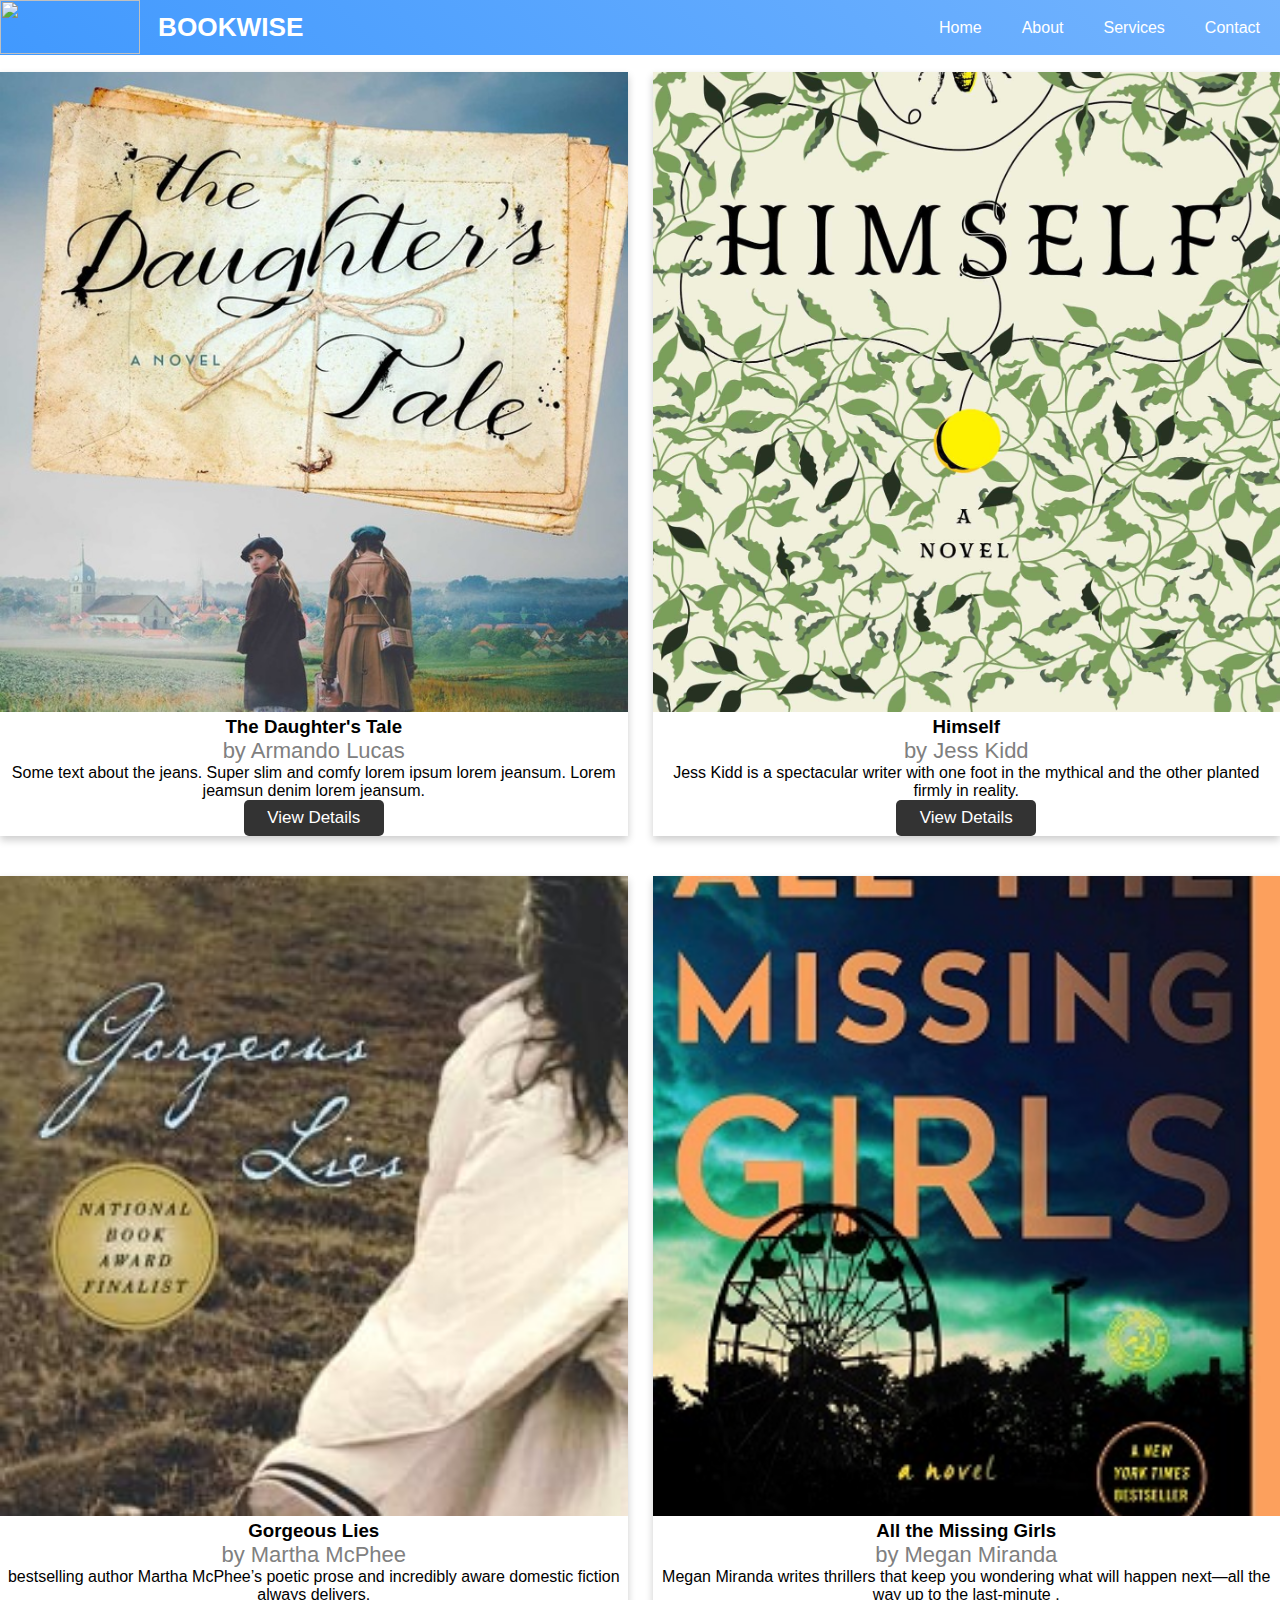
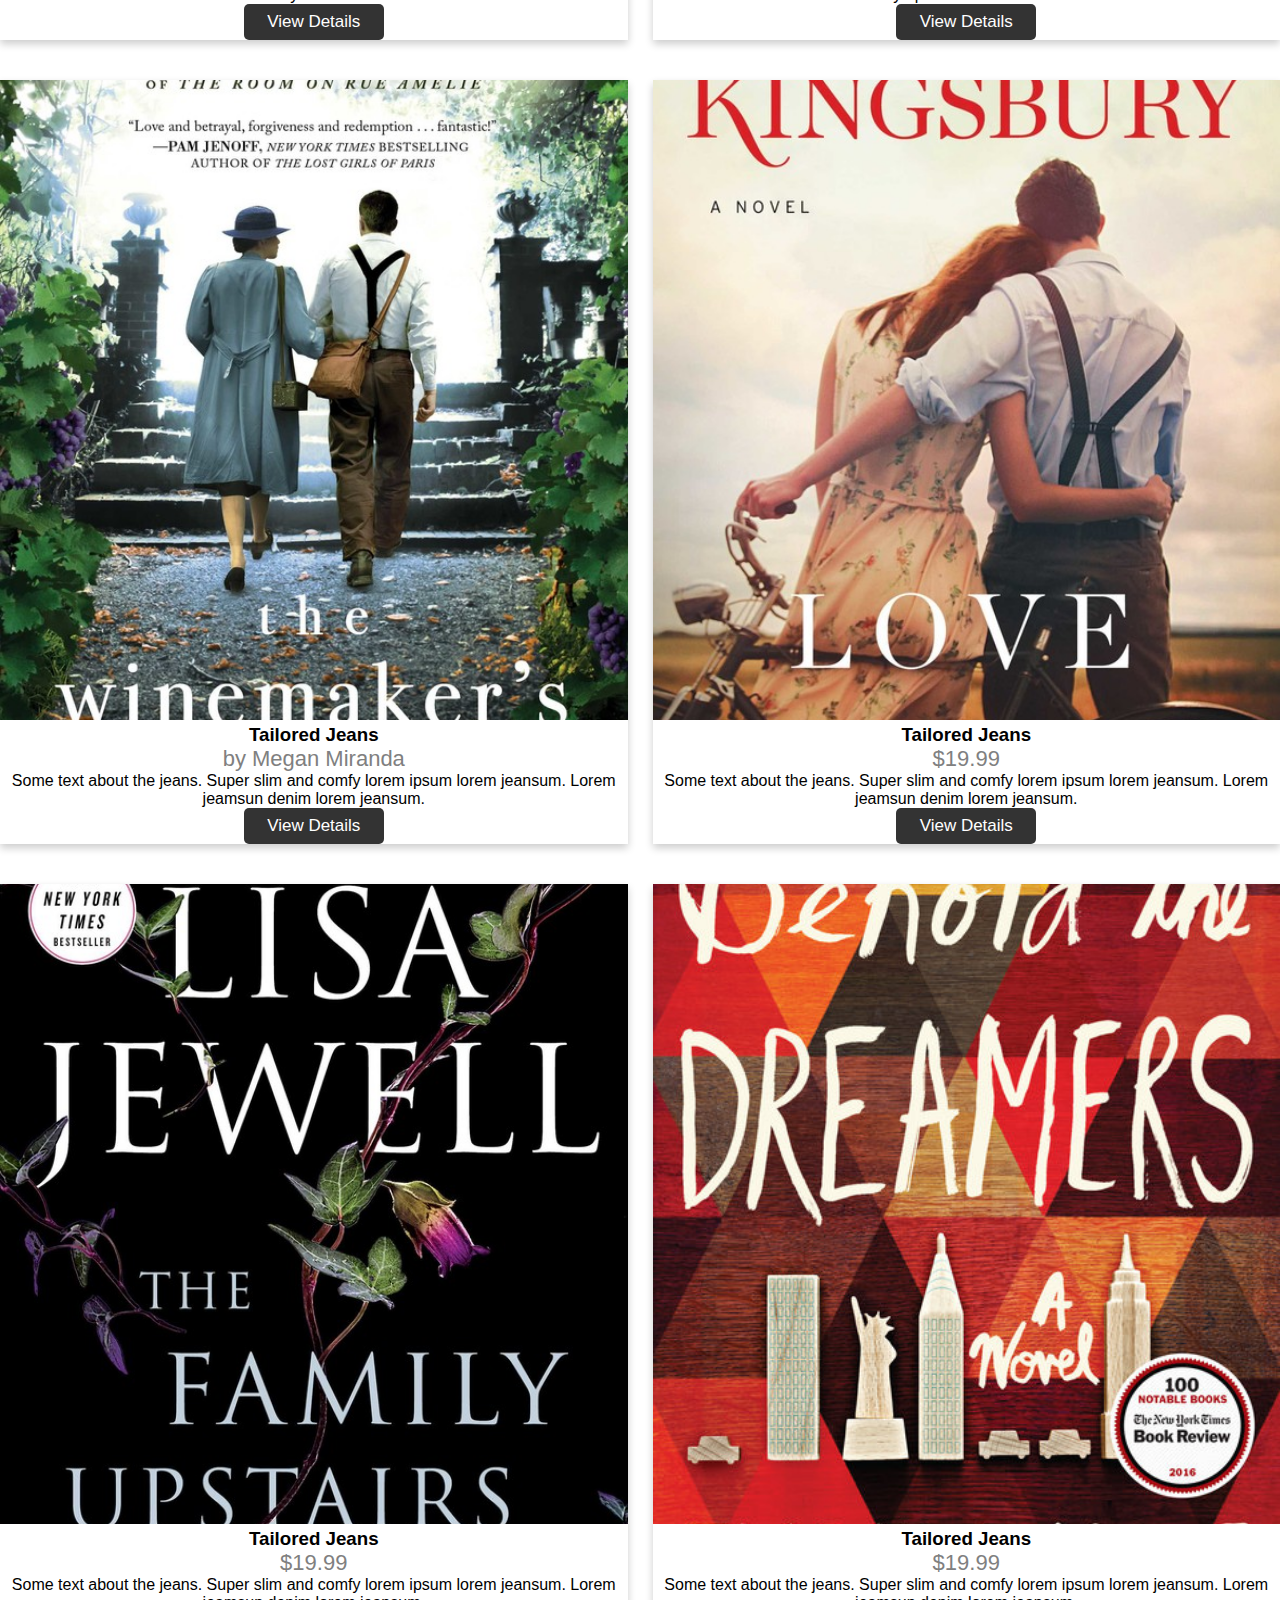
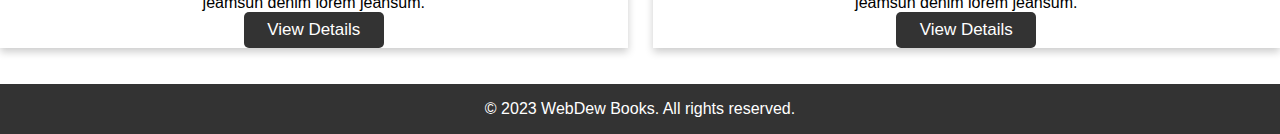
==== index.html @ a08c8640 "webbook" ====
<!DOCTYPE html>
<html lang="en">
  <head>
    <meta charset="UTF-8" />
    <meta name="viewport" content="width=device-width, initial-scale=1.0" />
    <link rel="stylesheet" href="https://cdnjs.cloudflare.com/ajax/libs/font-awesome/6.2.0/css/all.min.css"
    integrity="sha512-xh6O/CkQoPOWDdYTDqeRdPCVd1SpvCA9XXcUnZS2FmJNp1coAFzvtCN9BmamE+4aHK8yyUHUSCcJHgXloTyT2A=="
    crossorigin="anonymous" referrerpolicy="no-referrer" />
    <link rel="preconnect" href="https://fonts.googleapis.com">
<link rel="preconnect" href="https://fonts.gstatic.com" crossorigin>
<link
    href="https://fonts.googleapis.com/css2?family=Eczar:wght@400;500;600;800&family=Gentium+Book+Plus:ital,wght@0,400;0,700;1,400;1,700&family=Poppins:ital,wght@0,200;0,300;0,400;0,500;0,600;0,700;0,800;1,300;1,500;1,600;1,800&family=Roboto+Slab:wght@200;400;600;800;900&family=Splash&family=Yantramanav:wght@400;500;900&display=swap"
    rel="stylesheet">
    <title>Webdew Books</title>
    <link rel="stylesheet" href="style.css" />
  </head>

  <body>
    <header>
    <section class="navigation">
      <div class="nav-container">
        <div class="brand">
          <img class="img3" src="https://img.freepik.com/premium-photo/opened-book-with-flying-pages-butterflies-dark-backgroundgenerative-ai_391052-12859.jpg"/>
          <h3>BookWise</h3>
        </div>
        <nav>
          <div class="nav-mobile"><a id="navbar-toggle" href="javascript:void(0);"><span></span></a></div>
      <ul class="nav-list">
        <li>
          <a href="index.html">Home</a>
        </li>
        <li>
          <a href="about.html">About</a>
        </li>
        <li>
          <a href="service.html">Services</a>
        </li>
        <li>
          <a href="contactus.html">Contact</a>
        </li>
      </ul>
    </nav>
  </div>
    </section>
  </header>
 <br/>
 <br/>
 <br/>
 <br/>
  <div class="card-container">
    <div class="card">
        <img class="img2" src="./img/first.jpg" alt="Denim Jeans" style="width:100%" >
        <h3>The Daughter's Tale</h3>
        <p class="price">by Armando Lucas</p>
        <p>Some text about the jeans. Super slim and comfy lorem ipsum lorem jeansum. Lorem jeamsun denim lorem jeansum.</p>
        <button class="buttons" onclick="openModal('The Daughter\'s Tale', 'Author: Armando Lucas\n\nDescription: Some text about the book. Super interesting and engaging. Lorem ipsum lorem ipsum.', './img/first.jpg')">View Details</button>
      </div>

      <div class="card">
        <img class="img2" src="./img/second.jpg" alt="Denim Jeans" style="width:100%">
        <h3>Himself</h3>
        <p class="price">by Jess Kidd</p>
        <p>Jess Kidd is a spectacular writer with one foot in the mythical and the other planted firmly in reality.</p>
        <button class="buttons" onclick="openModal('Himself', 'Author: Jess Kidd\n\nDescription: Jess Kidd is a spectacular writer with one foot in the mythical and the other planted firmly in reality.', './img/second.jpg')">View Details</button>
      </div>
      <div class="card">
        <img class="img2" src="./img/third.jpg" alt="Denim Jeans" style="width:100%">
        <h3>Gorgeous Lies</h3>
        <p class="price">by Martha McPhee</p>
        <p>bestselling author Martha McPhee’s poetic prose and incredibly aware domestic fiction always delivers.</p>
        <button class="buttons" onclick="openModal('Gorgeous Lies', 'Author: Martha McPhee\n\nDescription: Bestselling author Martha McPhee’s poetic prose and incredibly aware domestic fiction always delivers.', './img/third.jpg')">View Details</button>
      </div>
      <div class="card">
        <img class="img2" src="./img/fourth.jpg" alt="Denim Jeans" style="width:100%">
        <h3>All the Missing Girls</h3>
        <p class="price">by Megan Miranda</p>
        <p>Megan Miranda writes thrillers that keep you wondering what will happen next—all the way up to the last-minute .</p>
        <button class="buttons" onclick="openModal('All the Missing Girls', 'Author: Megan Miranda\n\nDescription: Megan Miranda writes thrillers that keep you wondering what will happen next—all the way up to the last-minute.', './img/fourth.jpg')">View Details</button>
      </div>
      <div class="card">
        <img class="img2" src="./img/five.jpg" alt="Denim Jeans" style="width:100%">
        <h3>Tailored Jeans</h3>
        <p class="price">by Megan Miranda</p>
        <p>Some text about the jeans. Super slim and comfy lorem ipsum lorem jeansum. Lorem jeamsun denim lorem jeansum.</p>
        <button class="buttons" onclick="openModal('Book Five Title', 'Author: Author Five\n\nDescription: Description of Book Five.', './img/five.jpg')">View Details</button>
      </div>
      <div class="card">
        <img class="img2" src="./img/six.jpg" alt="Denim Jeans" style="width:100%">
        <h3>Tailored Jeans</h3>
        <p class="price">$19.99</p>
        <p>Some text about the jeans. Super slim and comfy lorem ipsum lorem jeansum. Lorem jeamsun denim lorem jeansum.</p>
        <button class="buttons" onclick="openModal('Book Six Title', 'Author: Author Six\n\nDescription: Description of Book Six.', './img/six.jpg')">View Details</button>
      </div>
      <div class="card">
        <img class="img2" src="./img/seven.jpg" alt="Denim Jeans" style="width:100%">
        <h3>Tailored Jeans</h3>
        <p class="price">$19.99</p>
        <p>Some text about the jeans. Super slim and comfy lorem ipsum lorem jeansum. Lorem jeamsun denim lorem jeansum.</p>
        <button class="buttons" onclick="openModal('Tailored Jeans', 'Price: $19.99\n\nDescription: Some text about the jeans. Super slim and comfy lorem ipsum lorem jeansum. Lorem jeamsun denim lorem jeansum.', './img/seven.jpg')">View Details</button>
      </div>
      <div class="card">
        <img  class="img2" src="./img/ten.jpg" alt="Denim Jeans" style="width:100%">
        <h3>Tailored Jeans</h3>
        <p class="price">$19.99</p>
        <p>Some text about the jeans. Super slim and comfy lorem ipsum lorem jeansum. Lorem jeamsun denim lorem jeansum.</p>
        <button class="buttons" onclick="openModal('Tailored Jeans', 'Price: $19.99\n\nDescription: Some text about the jeans. Super slim and comfy lorem ipsum lorem jeansum. Lorem jeamsun denim lorem jeansum.', './img/ten.jpg')">View Details</button>
      </div>
      </div>
      <br/>
 <br/>
      <footer class="bottomfoot">
        <p>&copy; 2023 WebDew Books. All rights reserved.</p>
      </footer>
      <div class="modal" id="modal">
        <div class="modal-content">
          <span class="close" onclick="closeModal()">&times;</span>
          <h3 class="h3box" id="modal-title"></h3>
          <img class="img2" src="" id="modal-image" alt="Book Cover" style="width: 100%">
          <p style="font-size: 15px;" id="modal-description"></p>
          <a style="font-size: 12px;" id="modal-link" href="#" target="_blank">Purchase Book</a>
        </div>
        
    </body>
   
    </html>
    
    <script src="./script.js"></script>
---- style.css ----
* {
    margin: 0;
    padding: 0;
    box-sizing: border-box;
  }
  
  .about-section h2 {
    font-size: 32px;
    margin-bottom: 1rem;
  }
  
  .about-section p {
    line-height: 1.6;
  }
  
  footer {
    background-color: #333;
    color: #fff;
    text-align: center;
    padding: 1rem;
  }
  
  .services-section {
    background-color: #fff;
    padding: 2rem;
  }
  
  .service {
    margin-bottom: 2rem;
  }
  
  .service h3 {
    font-size: 24px;
    margin-bottom: 0.5rem;
  }
  
  .service p {
    line-height: 1.6;
  }
  
  .contact-section {
    background-color: #f9f9f9;
    padding: 2rem;
  }
  
  .container {
    padding-top: 52px;
    max-width: 800px;
    margin: 0 auto;
  }
  
  .form-group {
    margin-bottom: 1.5rem;
  }
  
  label {
    display: block;
    font-size: 16px;
    font-weight: bold;
  }
  
  input,
  textarea {
    width: 100%;
    padding: 0.5rem;
    font-size: 16px;
    border: 1px solid #ccc;
    border-radius: 5px;
  }
  
  textarea {
    resize: vertical;
  }
  
  button {
    background-color: #333;
    color: #fff;
    padding: 0.5rem 1rem;
    border: none;
    border-radius: 5px;
    font-size: 16px;
    cursor: pointer;
  }
  
  button:hover {
    background-color: #444;
  }
  
  .book-list {
    display: grid;
    grid-template-columns: repeat(auto-fit, minmax(250px, 1fr));
    gap: 20px;
    padding: 20px;
  }
  
  /* Styling individual book items */
  .book-item {
    border: 1px solid #ddd;
    padding: 10px;
    border-radius: 5px;
    background-color: #f9f9f9;
  }
  
  .book-item img {
    max-width: 100%;
    height: auto;
    border-radius: 5px;
    margin-bottom: 10px;
  }
  
  .book-item h3 {
    font-size: 18px;
    font-weight: bold;
    margin-bottom: 5px;
  }
  
  .book-item p {
    font-size: 14px;
    line-height: 1.4;
  }
  
  .img-book {
    height: 100px;
    width: 100px;
  }
  
  .cover {
    width: 900px;
    height: 400px;
    display: flex;
  }
  
  .box {
    margin: 10px;
    width: 800px;
    height: 400px;
  }
  
  
  /* Media Query for Responsive Layout */
  @media screen and (max-width: 768px) {
    /* Navbar */
    nav {
      padding: 0 20px;
    }
    
    .logo img {
      height: 50px;
      width: 80px;
      margin-right: 5px;
    }
    
    nav li a {
      font-size: 16px;
      padding: 0 15px;
    }
    
    /* Book List */
    .book-list {
      grid-template-columns: repeat(auto-fit, minmax(300px, 1fr));
    }
    
    .img-book {
      height: 80px;
      width: 80px;
    }
    
    .cover {
      width: 100%;
      height: auto;
      flex-direction: column;
    }
    
    .box {
      margin: 10px;
      width: 100%;
      height: auto;
    }

  }
/* Add your existing CSS styles here */

/* Mobile menu styles */
.mobile-menu {
    display: none;
  }
  
  .dropdown-menu {
    display: none;
    position: absolute;
    top: 75px;
    right: 20px;
    background-color: #fff;
    box-shadow: 0 2px 4px rgba(0, 0, 0, 0.1);
  }
  
  .dropdown-menu ul {
    list-style: none;
    padding: 10px;
  }
  
  .dropdown-menu li {
    margin-bottom: 10px;
  }
  
  .dropdown-menu a {
    text-decoration: none;
    color: #333;
    font-size: 18px;
  }
  
  .card {
    box-shadow: 0 4px 8px 0 rgba(0, 0, 0, 0.2);
    max-width: 687px;
    margin: auto;
    text-align: center;
    font-family: arial;
    transition: transform 0.3s, box-shadow 0.3s;
  }

  .img2 {
    width: 100%;
    object-fit: cover;
  height: 40rem;
  }

  .price {
    color: grey;
    font-size: 22px;
  }

  .card-container {
    display: grid;
    grid-template-columns: repeat(2, 1fr); /* Two cards per row by default */
    gap: 25px;
    row-gap: 40px;
  }

  /* Media Query for small screens (max-width: 767px) */
  @media (max-width: 767px) {
    .card-container {
      grid-template-columns: 1fr;
      row-gap: 20px;  
    }
  }

  /* Hover effect */
  .card:hover {
    transform: scale(1.05);
    box-shadow: 0 8px 16px 0 rgba(0, 0, 0, 0.2);
  }
  
  footer {
  background-color: #333;
  color: #fff;
  text-align: center;
  padding: 1rem;
  bottom: 0;
  width: 100%;
}
.aboutfooter{
  bottom: 0;
  position:absolute;
}
.servicefooter{
  bottom: 0;
  position:absolute;
}
.contactfooter{
  bottom: 0;
  position:absolute;
}
/* sample testing */
@import url('https://fonts.googleapis.com/css?family=Roboto');
body{
    margin: 0;
     padding: 0;
     font-family: 'Roboto', sans-serif;
}
 .navigation {
  width: 100%;
  position: fixed;
  height: 55px;
  background: linear-gradient(45deg, #4199fe, #74b4fe);
  z-index: 1;
}
 .brand {
   position: absolute;
  float: left;
  display: flex;
  line-height: 55px;
  color: white;
  gap: 18px;
  justify-content: space-between;
  text-transform: uppercase;
  font-size: 1.4em;
}
 .brand a, .brand a:visited {
     color: #ffffff;
     text-decoration: none;
}
 .nav-container {
     max-width: 1000px;
     margin: 0 auto;
     display: contents;
}
 nav {
     float: right;
}
 nav ul {
     list-style: none;
     margin: 0;
     padding: 0;
}
 nav ul li {
     float: left;
     position: relative;
}
 nav ul li a,nav ul li a:visited {
     display: block;
     padding: 0 20px;
     line-height: 55px;
     color: #fff;
     background: #262626 ;
     text-decoration: none;
}
 nav ul li a{
     background: transparent;
     color: #FFF;
}
 nav ul li a:hover, nav ul li a:visited:hover {
     background: #2581DC;
     color: #ffffff;
}
 .navbar-dropdown li a{
     background: #2581DC;
}
 nav ul li a:not(:only-child):after, nav ul li a:visited:not(:only-child):after {
     padding-left: 4px;
     content: ' \025BE';
}
 nav ul li ul li {
     min-width: 190px;
}
 nav ul li ul li a {
     padding: 15px;
     line-height: 20px;
}
 .navbar-dropdown {
     position: absolute;
     display: none;
     z-index: 1;
     background: #fff;
     box-shadow: 0 0 35px 0 rgba(0,0,0,0.25);
}
/* Mobile navigation */
 .nav-mobile {
     display: none;
     position: absolute;
     top: 0;
     right: 0;
     background: transparent;
     height: 55px;
     width: 70px;
}
 @media only screen and (max-width: 800px) {
     .nav-mobile {
         display: block;
    }
     nav {
         width: 100%;
         padding: 55px 0 15px;
    }
     nav ul {
         display: none;
    }
     nav ul li {
         float: none;
    }
     nav ul li a {
         padding: 15px;
         line-height: 20px;
         background: #262626;
    }
     nav ul li ul li a {
         padding-left: 30px;
    }
     .navbar-dropdown {
         position: static;
}
 }
 @media screen and (min-width:800px) {
     .nav-list {
         display: block !important;
    }
}
 #navbar-toggle {
     position: absolute;
     left: 18px;
     top: 15px;
     cursor: pointer;
     padding: 10px 35px 16px 0px;
}
 #navbar-toggle span, #navbar-toggle span:before, #navbar-toggle span:after {
     cursor: pointer;
     border-radius: 1px;
     height: 3px;
     width: 30px;
     background: #ffffff;
     position: absolute;
     display: block;
     content: '';
     transition: all 300ms ease-in-out;
}
 #navbar-toggle span:before {
     top: -10px;
}
 #navbar-toggle span:after {
     bottom: -10px;
}
 #navbar-toggle.active span {
     background-color: transparent;
}
 #navbar-toggle.active span:before, #navbar-toggle.active span:after {
     top: 0;
}
 #navbar-toggle.active span:before {
     transform: rotate(45deg);
}
 #navbar-toggle.active span:after {
     transform: rotate(-45deg);
}
 

.nav-list {
  display: none;
}

/* Show the navigation list on mobile view when the menu is toggled */
.nav-list.show {
  display: block;
}



/* margin top */
.margin-tops{
  margin-top: 5%;
}



.modal {
  display: none;
  position: fixed;
  top: 0;
  left: 0;
  width: 100%;
  height: 100%;
  background-color: rgba(0, 0, 0, 0.7);
  z-index: 9999;
  justify-content: center;
  align-items: center;
}

.modal-content {
  background-color: #fff;
  padding: 20px;
  max-width: 500px;
  max-height: 80%;
  position: absolute;
  overflow-y: auto;
  border-radius: 5px;
}

.close {
  position: absolute;
  top: -4px;
  font-size: 60px;
  right: 10px;
  cursor: pointer;
}
.h3box{
  height: 3rem;
    font-size: 35px;
}
.buttons{
  background-color: #333;
  color: #fff;
  padding: -0.5rem 3rem;
  border: none;
  margin-top: 0px;
  border-radius: 5px;
  font-size: 17px;
  width: 140px;
  cursor: pointer;
}

.img3{
  object-fit: cover;
    width: 140px;
    height: 54px;
}
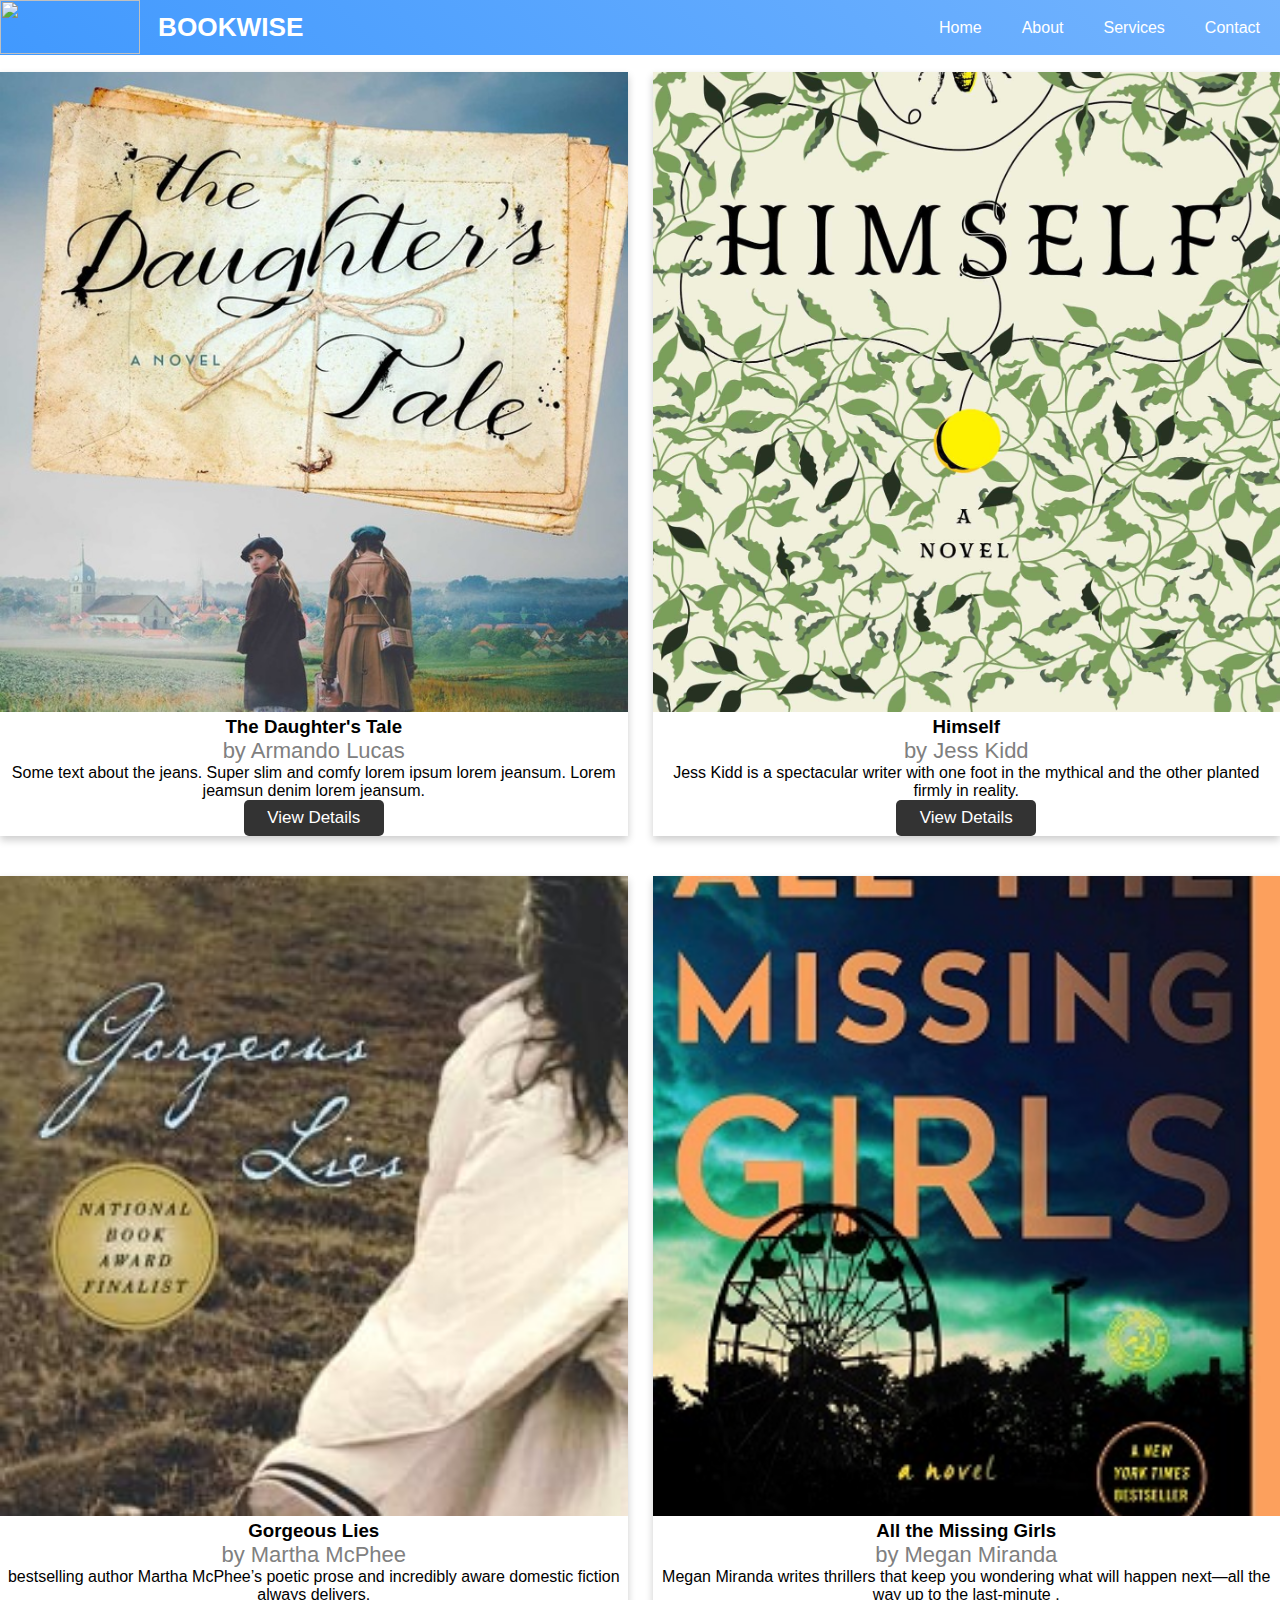
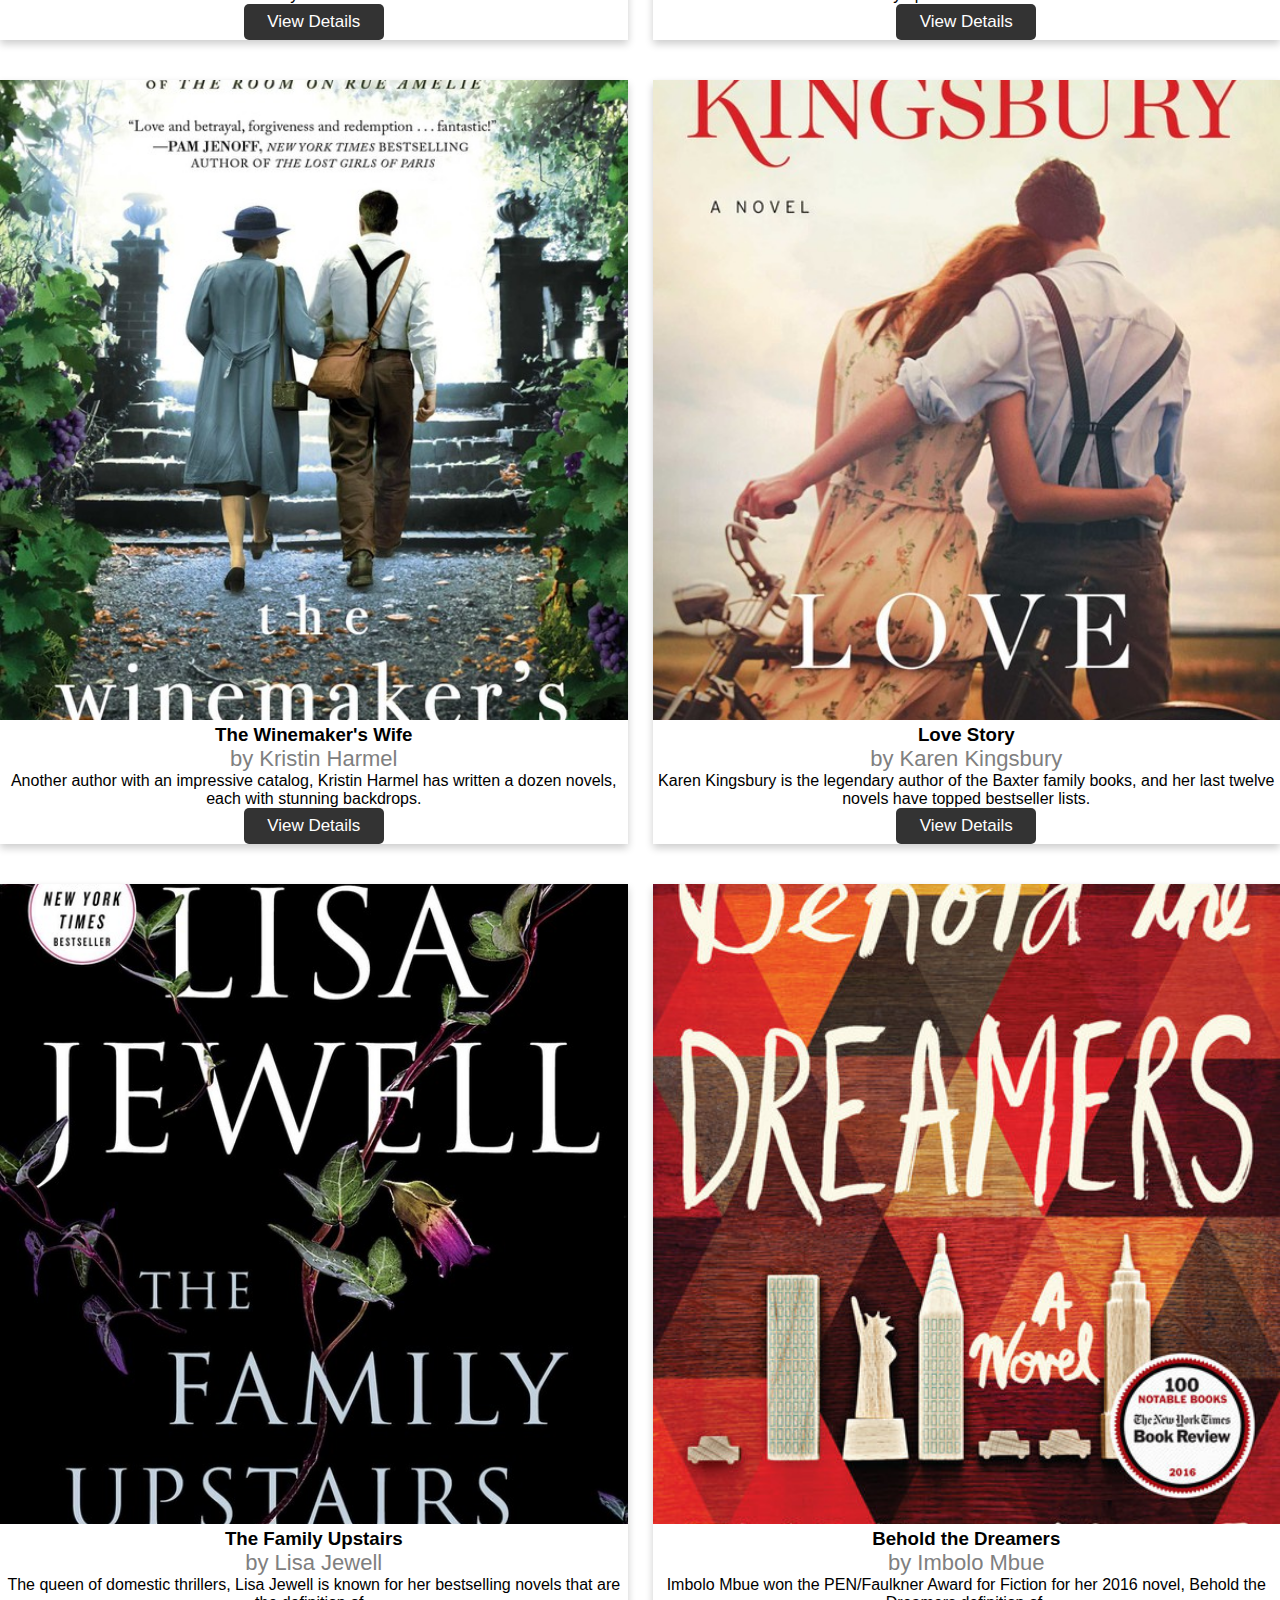
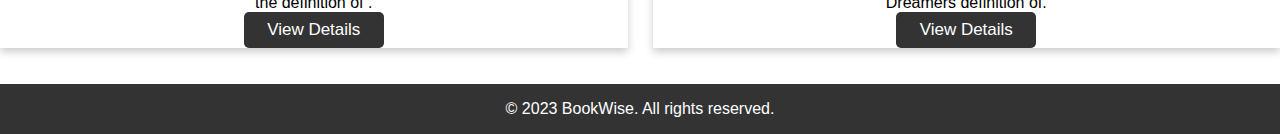
==== commit f35c0299: "webbook changes done" ====
--- a/index.html
+++ b/index.html
@@ -53,7 +53,7 @@
         <h3>The Daughter's Tale</h3>
         <p class="price">by Armando Lucas</p>
         <p>Some text about the jeans. Super slim and comfy lorem ipsum lorem jeansum. Lorem jeamsun denim lorem jeansum.</p>
-        <button class="buttons" onclick="openModal('The Daughter\'s Tale', 'Author: Armando Lucas\n\nDescription: Some text about the book. Super interesting and engaging. Lorem ipsum lorem ipsum.', './img/first.jpg')">View Details</button>
+        <button class="buttons" onclick="openModal('The Daughter\'s Tale', 'Author: Armando Lucas\n\nDescription: Armando Lucas Correa: Correa, an award-winning journalist, editor, and author, has written two books about families who face incredible circumstances during World War II. With the international bestseller The German Girl on his roster, Correa delivers again with the poignant and heart-wrenching The Daughter’s Tale. Correa’s journalism background lends itself to his novels beautifully; they are well researched, thoroughly investigated, and told with reverence and respect for the subject matter. If you’re a lover of authentic historical fiction, you should definitely pick up Correa’s books.', './img/first.jpg')">View Details</button>
       </div>
 
       <div class="card">
@@ -61,55 +61,55 @@
         <h3>Himself</h3>
         <p class="price">by Jess Kidd</p>
         <p>Jess Kidd is a spectacular writer with one foot in the mythical and the other planted firmly in reality.</p>
-        <button class="buttons" onclick="openModal('Himself', 'Author: Jess Kidd\n\nDescription: Jess Kidd is a spectacular writer with one foot in the mythical and the other planted firmly in reality.', './img/second.jpg')">View Details</button>
+        <button class="buttons" onclick="openModal('Himself', 'Author: Jess Kidd\n\nDescription: Jess Kidd: The award-winning author of Himself, Jess Kidd is a spectacular writer with one foot in the mythical and the other planted firmly in reality. Kidd creates remarkable characters and real-life settings, and then makes them magical. Her upcoming novel, Things in Jars, is a mesmerizing gothic mystery that follows detective Bridie Devine as she investigates the kidnapping of a London society man’s secret daughter—a girl who is rumored to have supernatural powers. Kidd expertly uses her cast of characters to create and solve the mystery, and her books are ones you don’t want to miss.', './img/second.jpg')">View Details</button>
       </div>
       <div class="card">
         <img class="img2" src="./img/third.jpg" alt="Denim Jeans" style="width:100%">
         <h3>Gorgeous Lies</h3>
         <p class="price">by Martha McPhee</p>
         <p>bestselling author Martha McPhee’s poetic prose and incredibly aware domestic fiction always delivers.</p>
-        <button class="buttons" onclick="openModal('Gorgeous Lies', 'Author: Martha McPhee\n\nDescription: Bestselling author Martha McPhee’s poetic prose and incredibly aware domestic fiction always delivers.', './img/third.jpg')">View Details</button>
+        <button class="buttons" onclick="openModal('Gorgeous Lies', 'Author: Martha McPhee\n\nDescription: Martha McPhee: New York Times bestselling author Martha McPhee’s poetic prose and incredibly aware domestic fiction always delivers. McPhee’s work is expertly crafted and incredibly enticing. Her most notable novel, Gorgeous Lies, is a colorful, quirky story of a dying therapist who tries to make sense of his life and his relationships with his family as his conditions worsen. McPhee’s ability to write about relationships also comes across in her upcoming novel, An Elegant Woman, which follows four generations of women as they fight for their freedom and work toward a better future.', './img/third.jpg')">View Details</button>
       </div>
       <div class="card">
         <img class="img2" src="./img/fourth.jpg" alt="Denim Jeans" style="width:100%">
         <h3>All the Missing Girls</h3>
         <p class="price">by Megan Miranda</p>
         <p>Megan Miranda writes thrillers that keep you wondering what will happen next—all the way up to the last-minute .</p>
-        <button class="buttons" onclick="openModal('All the Missing Girls', 'Author: Megan Miranda\n\nDescription: Megan Miranda writes thrillers that keep you wondering what will happen next—all the way up to the last-minute.', './img/fourth.jpg')">View Details</button>
+        <button class="buttons" onclick="openModal('All the Missing Girls', 'Author: Megan Miranda\n\nDescription: Megan Miranda: The bestselling author of All the Missing Girls, Megan Miranda writes thrillers that keep you wondering what will happen next—all the way up to the last-minute plot twist. Her latest book, The Last House Guest, is a chilling tale of two friends, Avery Greer and Sadie Loman, who might as well come from different worlds. The things that connect them are Littleport, Maine, and its wealthy summer residents and a dangerous secret that somehow involves the Loman family. The Last House Guest is thrilling and unpredictable, and perfect for fans of domestic thrillers looking for a contemporary angle. Miranda also writes YA fiction, so you’ll have plenty of material to read if you like crossover appeal or if you’re a diehard Megan Miranda fan.', './img/fourth.jpg')">View Details</button>
       </div>
       <div class="card">
         <img class="img2" src="./img/five.jpg" alt="Denim Jeans" style="width:100%">
-        <h3>Tailored Jeans</h3>
-        <p class="price">by Megan Miranda</p>
-        <p>Some text about the jeans. Super slim and comfy lorem ipsum lorem jeansum. Lorem jeamsun denim lorem jeansum.</p>
-        <button class="buttons" onclick="openModal('Book Five Title', 'Author: Author Five\n\nDescription: Description of Book Five.', './img/five.jpg')">View Details</button>
+        <h3>The Winemaker's Wife</h3>
+        <p class="price">by Kristin Harmel</p>
+        <p>Another author with an impressive catalog, Kristin Harmel has written a dozen novels, each with stunning backdrops.</p>
+        <button class="buttons" onclick="openModal('The Winemaker', 'Author: Author Five\n\nDescription: Another author with an impressive catalog, Kristin Harmel has written a dozen novels, each with stunning backdrops of war and turmoil. Harmel is an expert in writing about the personal stories of historic events, with a special lens on the relationships between female friends and families. Though of course, Harmel writes beautifully about romantic love, particularly in', './img/five.jpg')">View Details</button>
       </div>
       <div class="card">
         <img class="img2" src="./img/six.jpg" alt="Denim Jeans" style="width:100%">
-        <h3>Tailored Jeans</h3>
-        <p class="price">$19.99</p>
-        <p>Some text about the jeans. Super slim and comfy lorem ipsum lorem jeansum. Lorem jeamsun denim lorem jeansum.</p>
-        <button class="buttons" onclick="openModal('Book Six Title', 'Author: Author Six\n\nDescription: Description of Book Six.', './img/six.jpg')">View Details</button>
+        <h3>Love Story</h3>
+        <p class="price">by Karen Kingsbury</p>
+        <p>Karen Kingsbury is the legendary author of the Baxter family books, and her last twelve novels have topped bestseller lists.</p>
+        <button class="buttons" onclick="openModal('Love Story', 'Author: Author Six\n\nDescription: Karen Kingsbury is the legendary author of the Baxter family books, and her last twelve novels have topped bestseller lists and have found homes with many dedicated fans. In addition to the Baxter family novels, Kingsbury has written numerous other books within other series, as well as true crime and children’s books. If you’re looking for compelling page-turners about love and people who feel as real as your own family, Kingsbury’s Love Story just might be the right pick for you. Plus, it’s very unlikely that you will run out of Kingsbury books to read anytime soon!', './img/six.jpg')">View Details</button>
       </div>
       <div class="card">
         <img class="img2" src="./img/seven.jpg" alt="Denim Jeans" style="width:100%">
-        <h3>Tailored Jeans</h3>
-        <p class="price">$19.99</p>
-        <p>Some text about the jeans. Super slim and comfy lorem ipsum lorem jeansum. Lorem jeamsun denim lorem jeansum.</p>
-        <button class="buttons" onclick="openModal('Tailored Jeans', 'Price: $19.99\n\nDescription: Some text about the jeans. Super slim and comfy lorem ipsum lorem jeansum. Lorem jeamsun denim lorem jeansum.', './img/seven.jpg')">View Details</button>
+        <h3>The Family Upstairs</h3>
+        <p class="price">by Lisa Jewell</p>
+        <p>The queen of domestic thrillers, Lisa Jewell is known for her bestselling novels that are the definition of .</p>
+        <button class="buttons" onclick="openModal('The Family Upstairs', 'Price: $19.99\n\nDescription: The queen of domestic thrillers, Lisa Jewell is known for her bestselling novels that are the definition of page-turners. Jewell’s ten novels are all equally captivating, but her blockbuster hit, Then She Was Gone, or her latest, The Family Upstairs, are great introductions to the riveting world that is reading Lisa Jewell.  The Family Upstairs is as much a contemporary drama as it is a thriller, as we follow Libby Jones on her journey of discovering her birth parents that involves secrets, terror, and disappearing children. If you’re a fan of Ruth Ware and haven’t yet read Lisa Jewell, we highly recommend that you start now.', './img/seven.jpg')">View Details</button>
       </div>
       <div class="card">
         <img  class="img2" src="./img/ten.jpg" alt="Denim Jeans" style="width:100%">
-        <h3>Tailored Jeans</h3>
-        <p class="price">$19.99</p>
-        <p>Some text about the jeans. Super slim and comfy lorem ipsum lorem jeansum. Lorem jeamsun denim lorem jeansum.</p>
-        <button class="buttons" onclick="openModal('Tailored Jeans', 'Price: $19.99\n\nDescription: Some text about the jeans. Super slim and comfy lorem ipsum lorem jeansum. Lorem jeamsun denim lorem jeansum.', './img/ten.jpg')">View Details</button>
+        <h3>Behold the Dreamers</h3>
+        <p class="price">by Imbolo Mbue </p>
+        <p>Imbolo Mbue won the PEN/Faulkner Award for Fiction for her 2016 novel, Behold the Dreamers definition of.</p>
+        <button class="buttons" onclick="openModal('Behold the Dreamers', 'Price: $19.99\n\nDescription: Imbolo Mbue: Imbolo Mbue won the PEN/Faulkner Award for Fiction for her 2016 novel, Behold the Dreamers. The book follows two families in New York City during the financial crisis; an immigrant family from Cameroon, the Jonga family, and their wealthy employers, the Edwards family. Mbue is a smart writer with a background in business, and her understanding of the system is clear as she explores how American bureaucracy works to protect the wealthy and keep away “outsiders.” Mbue is an incredible writer, which is evident in her short stories and essays as well, all of which are moving and feature her signature prose and social commentary.', './img/ten.jpg')">View Details</button>
       </div>
       </div>
       <br/>
  <br/>
       <footer class="bottomfoot">
-        <p>&copy; 2023 WebDew Books. All rights reserved.</p>
+        <p>&copy; 2023 BookWise. All rights reserved.</p>
       </footer>
       <div class="modal" id="modal">
         <div class="modal-content">
